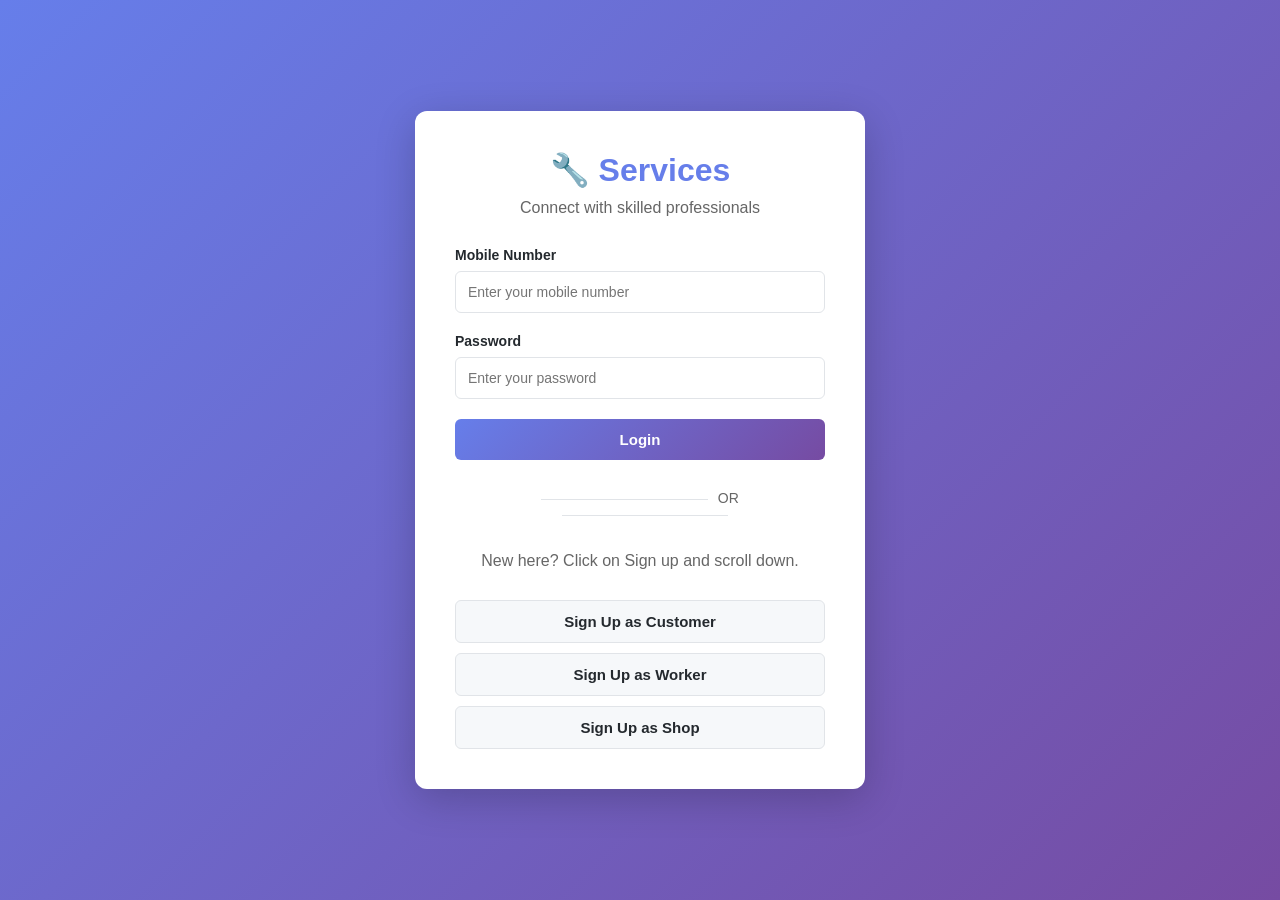
==== Index.html @ 2dc68384 "Add files via upload" ====
<!DOCTYPE html>
<html lang="en">
<head>
    <meta charset="UTF-8">
    <meta name="viewport" content="width=device-width, initial-scale=1.0">
    <title>Cooperative Services</title>
    <style>
        * {
            margin: 0;
            padding: 0;
            box-sizing: border-box;
        }

        body {
            font-family: -apple-system, BlinkMacSystemFont, 'Segoe UI', Helvetica, Arial, sans-serif;
            background: linear-gradient(135deg, #667eea 0%, #764ba2 100%);
            min-height: 100vh;
            color: #24292e;
        }

        .container {
            max-width: 1200px;
            margin: 0 auto;
            padding: 0 20px;
        }

        .page {
            display: none;
            animation: fadeIn 0.3s ease-in;
        }

        .page.active {
            display: block;
        }

        @keyframes fadeIn {
            from { opacity: 0; }
            to { opacity: 1; }
        }

        /* ========================================
           LOGIN PAGE
           ======================================== */

        #loginPage {
            min-height: 100vh;
            display: flex;
            align-items: center;
            justify-content: center;
        }

        .login-container {
            background: white;
            padding: 40px;
            border-radius: 12px;
            box-shadow: 0 10px 40px rgba(0, 0, 0, 0.2);
            width: 100%;
            max-width: 450px;
        }

        .login-container h1 {
            font-size: 32px;
            margin-bottom: 10px;
            color: #667eea;
            text-align: center;
        }

        .login-container p {
            text-align: center;
            color: #666;
            margin-bottom: 30px;
        }

        .form-group {
            margin-bottom: 20px;
        }

        label {
            display: block;
            margin-bottom: 8px;
            font-weight: 600;
            color: #24292e;
            font-size: 14px;
        }

        input[type="text"],
        input[type="password"],
        input[type="email"],
        input[type="number"],
        input[type="date"],
        input[type="file"],
        select,
        textarea {
            width: 100%;
            padding: 12px;
            border: 1px solid #e1e4e8;
            border-radius: 6px;
            font-size: 14px;
            font-family: inherit;
            transition: border-color 0.2s;
        }

        input[type="text"]:focus,
        input[type="password"]:focus,
        input[type="email"]:focus,
        input[type="number"]:focus,
        input[type="date"]:focus,
        input[type="file"]:focus,
        select:focus,
        textarea:focus {
            outline: none;
            border-color: #667eea;
            box-shadow: 0 0 0 3px rgba(102, 126, 234, 0.1);
        }

        button {
            width: 100%;
            padding: 12px;
            background: linear-gradient(135deg, #667eea 0%, #764ba2 100%);
            color: white;
            border: none;
            border-radius: 6px;
            font-size: 15px;
            font-weight: 600;
            cursor: pointer;
            transition: transform 0.2s, box-shadow 0.2s;
        }

        button:hover {
            transform: translateY(-2px);
            box-shadow: 0 10px 20px rgba(102, 126, 234, 0.3);
        }

        button:active {
            transform: translateY(0);
        }

        .secondary-button {
            background: #f6f8fa;
            color: #24292e;
            border: 1px solid #e1e4e8;
            margin-top: 10px;
        }

        .secondary-button:hover {
            background: #e1e4e8;
        }

        .separator {
            text-align: center;
            margin: 30px 0;
            color: #666;
            font-size: 14px;
        }

        .separator::before,
        .separator::after {
            content: '';
            display: inline-block;
            width: 45%;
            height: 1px;
            background: #e1e4e8;
            vertical-align: middle;
        }

        .separator::before {
            margin-right: 10px;
        }

        .separator::after {
            margin-left: 10px;
        }

        .message {
            margin-top: 15px;
            padding: 12px;
            border-radius: 6px;
            text-align: center;
            font-size: 14px;
            display: none;
        }

        .success-message {
            background: #f0f9ff;
            border-left: 4px solid #28a745;
            color: #155724;
            display: block;
        }

        .error-message {
            background: #fff5f5;
            border-left: 4px solid #dc3545;
            color: #721c24;
            display: block;
        }

        /* ========================================
           DASHBOARD PAGES
           ======================================== */

        .dashboard {
            background: white;
            min-height: 100vh;
            padding: 40px 0;
        }

        .dashboard h1 {
            font-size: 36px;
            margin-bottom: 10px;
            color: #24292e;
        }

        .dashboard .welcome {
            color: #667eea;
            font-size: 24px;
            margin-bottom: 30px;
        }

        .nav-buttons {
            display: grid;
            grid-template-columns: repeat(auto-fit, minmax(200px, 1fr));
            gap: 12px;
            margin-bottom: 40px;
        }

        .nav-buttons button {
            padding: 15px;
            font-size: 14px;
            background: #f6f8fa;
            color: #24292e;
            border: 1px solid #e1e4e8;
            text-align: left;
        }

        .nav-buttons button:hover {
            background: #e1e4e8;
            border-color: #667eea;
        }

        .content-area {
            background: white;
            padding: 30px;
            border-radius: 12px;
            box-shadow: 0 1px 3px rgba(0, 0, 0, 0.1);
            margin-top: 20px;
            min-height: 400px;
        }

        /* ========================================
           CARDS
           ======================================== */

        .card {
            border: 1px solid #e1e4e8;
            border-radius: 8px;
            padding: 20px;
            margin-bottom: 20px;
            transition: box-shadow 0.2s;
        }

        .card:hover {
            box-shadow: 0 3px 12px rgba(0, 0, 0, 0.1);
        }

        .card h3 {
            font-size: 18px;
            margin-bottom: 10px;
            color: #24292e;
        }

        .card h4 {
            font-size: 16px;
            margin-bottom: 8px;
            color: #24292e;
        }

        .card p {
            color: #666;
            line-height: 1.6;
            margin-bottom: 8px;
            font-size: 14px;
        }

        .card-badge {
            display: inline-block;
            padding: 4px 12px;
            background: #f1f8ff;
            color: #0366d6;
            border-radius: 20px;
            font-size: 12px;
            font-weight: 600;
            margin-top: 10px;
        }

        .profile-info {
            background: #f6f8fa;
            padding: 20px;
            border-radius: 8px;
            margin-top: 20px;
        }

        .profile-info p {
            margin-bottom: 10px;
            color: #24292e;
            font-size: 14px;
        }

        /* ========================================
           ADS SECTION
           ======================================== */

        .ads-section {
            margin-top: 40px;
            padding-top: 40px;
            border-top: 2px solid #e1e4e8;
        }

        .ads-section h2 {
            font-size: 24px;
            margin-bottom: 20px;
            color: #24292e;
        }

        .ads-grid {
            display: grid;
            grid-template-columns: repeat(auto-fill, minmax(280px, 1fr));
            gap: 20px;
        }

        .ad-card {
            border: 1px solid #e1e4e8;
            border-radius: 8px;
            overflow: hidden;
            transition: transform 0.2s, box-shadow 0.2s;
        }

        .ad-card:hover {
            transform: translateY(-4px);
            box-shadow: 0 8px 24px rgba(0, 0, 0, 0.12);
        }

        .ad-image {
            width: 100%;
            height: 200px;
            background: #f6f8fa;
            display: flex;
            align-items: center;
            justify-content: center;
            color: #999;
            overflow: hidden;
            font-size: 48px;
        }

        .ad-image img {
            width: 100%;
            height: 100%;
            object-fit: cover;
        }

        .ad-content {
            padding: 16px;
        }

        .ad-content h4 {
            font-size: 16px;
            margin-bottom: 8px;
            color: #24292e;
        }

        .ad-content p {
            font-size: 13px;
            color: #666;
            margin-bottom: 10px;
            line-height: 1.5;
        }

        .ad-price {
            font-size: 18px;
            font-weight: 700;
            color: #667eea;
            margin-bottom: 12px;
        }

        .ad-skill {
            display: inline-block;
            padding: 4px 10px;
            background: #ffeaa7;
            color: #d63031;
            border-radius: 4px;
            font-size: 12px;
            font-weight: 600;
        }

        /* ========================================
           PLAN CARDS
           ======================================== */

        .plan-grid {
            display: grid;
            grid-template-columns: repeat(auto-fit, minmax(250px, 1fr));
            gap: 20px;
            margin-top: 20px;
        }

        .plan-card {
            border: 2px solid #e1e4e8;
            border-radius: 8px;
            padding: 24px;
            text-align: center;
            transition: all 0.2s;
        }

        .plan-card:hover {
            border-color: #667eea;
            box-shadow: 0 8px 24px rgba(102, 126, 234, 0.2);
        }

        .plan-card h3 {
            font-size: 20px;
            margin-bottom: 12px;
            color: #24292e;
        }

        .plan-card p {
            color: #666;
            margin-bottom: 16px;
            font-size: 14px;
        }

        .plan-price {
            font-size: 32px;
            font-weight: 700;
            color: #667eea;
            margin-bottom: 16px;
        }

        .plan-card button {
            margin-top: 16px;
        }

        /* ========================================
           IMAGE GRID
           ======================================== */

        .image-grid {
            display: grid;
            grid-template-columns: repeat(auto-fill, minmax(180px, 1fr));
            gap: 16px;
            margin-top: 20px;
        }

        .image-item {
            position: relative;
            overflow: hidden;
            border-radius: 8px;
            background: #f6f8fa;
            aspect-ratio: 1;
        }

        .image-item img {
            width: 100%;
            height: 100%;
            object-fit: cover;
            transition: transform 0.2s;
        }

        .image-item:hover img {
            transform: scale(1.05);
        }

        h2 {
            font-size: 24px;
            margin-bottom: 20px;
            color: #24292e;
        }

        h3 {
            font-size: 18px;
            color: #24292e;
        }

        hr {
            border: none;
            border-top: 1px solid #e1e4e8;
            margin: 30px 0;
        }

        @media (max-width: 768px) {
            .login-container {
                padding: 30px 20px;
            }

            .dashboard h1 {
                font-size: 28px;
            }

            .nav-buttons {
                grid-template-columns: 1fr;
            }

            .ads-grid {
                grid-template-columns: 1fr;
            }

            .plan-grid {
                grid-template-columns: 1fr;
            }
        }
    </style>
</head>
<body>

<!-- ========================================================
     LOGIN PAGE
     ======================================================== -->

<div id="loginPage" class="page active">
    <div class="login-container">
        <h1>🔧 Services</h1>
        <p>Connect with skilled professionals</p>

        <div class="form-group">
            <label>Mobile Number</label>
            <input type="text" id="loginMobile" placeholder="Enter your mobile number">
        </div>

        <div class="form-group">
            <label>Password</label>
            <input type="password" id="loginPassword" placeholder="Enter your password">
        </div>

        <button id="loginButton">Login</button>

        <div id="loginMessage" class="message"></div>

        <div class="separator">OR</div>

        <p style="text-align: center; margin: 20px 0; color: #666;">New here? Click on Sign up and scroll down.</p>

        <button id="customerSignupButton" class="secondary-button">Sign Up as Customer</button>
        <button id="workerSignupButton" class="secondary-button">Sign Up as Worker</button>
        <button id="shopSignupButton" class="secondary-button">Sign Up as Shop</button>
    </div>
</div>

<!-- ========================================================
     CUSTOMER SIGNUP
     ======================================================== -->

<div id="customerSignupPage" class="page">
    <div class="container">
        <div class="login-container" style="margin-top: 40px; margin-bottom: 40px;">
            <h1>Customer Signup</h1>

            <div class="form-group">
                <label>Full Name</label>
                <input type="text" id="customerName" placeholder="Your full name">
            </div>

            <div class="form-group">
                <label>Password</label>
                <input type="password" id="customerPassword" placeholder="Create a password">
            </div>

            <div class="form-group">
                <label>Mobile Number</label>
                <input type="text" id="customerMobile" placeholder="10-digit mobile number">
            </div>

            <div class="form-group">
                <label>Email (Optional)</label>
                <input type="email" id="customerEmail" placeholder="your@email.com">
            </div>

            <div class="form-group">
                <label>Address</label>
                <input type="text" id="customerAddress" placeholder="Your address">
            </div>

            <div class="form-group">
                <label>Pincode</label>
                <input type="text" id="customerPincode" placeholder="6-digit pincode">
            </div>

            <button id="customerSignupSubmit">Create Account</button>
            <button id="customerSignupBack" class="secondary-button">Back to Login</button>

            <div id="customerSignupMessage" class="message"></div>
        </div>
    </div>
</div>

<!-- ========================================================
     WORKER SIGNUP
     ======================================================== -->

<div id="workerSignupPage" class="page">
    <div class="container">
        <div class="login-container" style="margin-top: 40px; margin-bottom: 40px;">
            <h1>Worker Signup</h1>

            <div class="form-group">
                <label>Full Name</label>
                <input type="text" id="workerName" placeholder="Your full name">
            </div>

            <div class="form-group">
                <label>Password</label>
                <input type="password" id="workerPassword" placeholder="Create a password">
            </div>

            <div class="form-group">
                <label>Mobile Number</label>
                <input type="text" id="workerMobile" placeholder="10-digit mobile number">
            </div>

            <div class="form-group">
                <label>Email</label>
                <input type="email" id="workerEmail" placeholder="your@email.com">
            </div>

            <div class="form-group">
                <label>Age</label>
                <input type="number" id="workerAge" placeholder="Your age">
            </div>

            <div class="form-group">
                <label>Current Address</label>
                <input type="text" id="workerAddress" placeholder="Your address">
            </div>

            <div class="form-group">
                <label>City</label>
                <input type="text" id="workerCity" placeholder="Your city">
            </div>

            <div class="form-group">
                <label>Pincode</label>
                <input type="text" id="workerPincode" placeholder="6-digit pincode">
            </div>

            <div class="form-group">
                <label>Primary Skill</label>
                <select id="workerSkill">
                    <option value="">Select a skill</option>
                    <option value="Electrician">Electrician</option>
                    <option value="Plumber">Plumber</option>
                    <option value="Carpenter">Carpenter</option>
                    <option value="Painter">Painter</option>
                    <option value="Cleaner">Cleaner</option>
                    <option value="Driver">Driver</option>
                    <option value="Other">Other</option>
                </select>
            </div>

            <div class="form-group">
                <label>Additional Skills</label>
                <input type="text" id="workerAdditionalSkills" placeholder="e.g., Plumbing, Water Systems">
            </div>

            <div class="form-group">
                <label>Years of Experience</label>
                <input type="number" id="workerExperience" placeholder="Number of years">
            </div>

            <div class="form-group">
                <label>About You</label>
                <textarea id="workerDescription" rows="3" placeholder="Tell us about yourself..."></textarea>
            </div>

            <div class="form-group">
                <label>Preferred Working Hours</label>
                <input type="text" id="workerHours" placeholder="Example: 9 AM - 5 PM">
            </div>

            <button id="workerSignupSubmit">Create Account</button>
            <button id="workerSignupBack" class="secondary-button">Back to Login</button>

            <div id="workerSignupMessage" class="message"></div>
        </div>
    </div>
</div>

<!-- ========================================================
     SHOP SIGNUP
     ======================================================== -->

<div id="shopSignupPage" class="page">
    <div class="container">
        <div class="login-container" style="margin-top: 40px; margin-bottom: 40px;">
            <h1>Shop Signup</h1>

            <div class="form-group">
                <label>Shop Name</label>
                <input type="text" id="shopName" placeholder="Your shop name">
            </div>

            <div class="form-group">
                <label>Password</label>
                <input type="password" id="shopPassword" placeholder="Create a password">
            </div>

            <div class="form-group">
                <label>Mobile Number</label>
                <input type="text" id="shopMobile" placeholder="10-digit mobile number">
            </div>

            <div class="form-group">
                <label>Email (Optional)</label>
                <input type="email" id="shopEmail" placeholder="your@email.com">
            </div>

            <div class="form-group">
                <label>Primary Skill</label>
                <select id="shopSkill">
                    <option value="">Select a skill</option>
                    <option value="Electrician">Electrician</option>
                    <option value="Plumber">Plumber</option>
                    <option value="Carpenter">Carpenter</option>
                    <option value="Painter">Painter</option>
                    <option value="Cleaner">Cleaner</option>
                    <option value="Driver">Driver</option>
                    <option value="Other">Other</option>
                </select>
            </div>

            <div class="form-group">
                <label>Additional Skills</label>
                <input type="text" id="shopAdditionalSkills" placeholder="e.g., Plumbing, Water Systems">
            </div>

            <div class="form-group">
                <label>Address</label>
                <input type="text" id="shopAddress" placeholder="Shop address">
            </div>

            <div class="form-group">
                <label>City</label>
                <input type="text" id="shopCity" placeholder="City">
            </div>

            <div class="form-group">
                <label>Pincode</label>
                <input type="text" id="shopPincode" placeholder="6-digit pincode">
            </div>

            <div class="form-group">
                <label>About Your Shop</label>
                <textarea id="shopDescription" rows="3" placeholder="Tell us about your shop..."></textarea>
            </div>

            <div class="form-group">
                <label>Worker List (comma separated)</label>
                <input type="text" id="shopWorkerList" placeholder="John, Sarah, Mike">
            </div>

            <button id="shopSignupSubmit">Create Account</button>
            <button id="shopSignupBack" class="secondary-button">Back to Login</button>

            <div id="shopSignupMessage" class="message"></div>
        </div>
    </div>
</div>

<!-- ========================================================
     CUSTOMER DASHBOARD
     ======================================================== -->

<div id="customerDashboard" class="page dashboard">
    <div class="container">
        <h1>Customer Dashboard</h1>
        <p class="welcome">Welcome, <span id="customerWelcome"></span>! 👋</p>

        <div class="nav-buttons">
            <button id="findWorkerButton">🔍 Find a Worker</button>
            <button id="customerBookingsButton">📅 My Bookings</button>
            <button id="customerSubscriptionsButton">🎯 My Subscriptions</button>
            <button id="customerProfileButton">👤 My Profile</button>
            <button id="customerLogoutButton">🚪 Logout</button>
        </div>

        <div class="ads-section">
            <h2>💡 Featured Services</h2>
            <div id="customerAds" class="ads-grid"></div>
        </div>

        <div class="content-area" id="customerContent"></div>
    </div>
</div>

<!-- ========================================================
     WORKER DASHBOARD
     ======================================================== -->

<div id="workerDashboard" class="page dashboard">
    <div class="container">
        <h1>Worker Dashboard</h1>
        <p class="welcome">Welcome, <span id="workerWelcome"></span>! 👷</p>

        <div class="nav-buttons">
            <button id="workerProfileButton">👤 My Profile</button>
            <button id="workerPortfolioButton">🎨 My Portfolio</button>
            <button id="workerProductsButton">📦 My Services</button>
            <button id="workerBookingsButton">📅 My Bookings</button>
            <button id="workerSubscriptionsButton">🎯 Subscriptions</button>
            <button id="availabilityButton">✅ Availability</button>
            <button id="earningsButton">💰 Earnings</button>
            <button id="workerLogoutButton">🚪 Logout</button>
        </div>

        <div class="ads-section">
            <h2>💡 Featured Services</h2>
            <div id="workerAds" class="ads-grid"></div>
        </div>

        <div class="content-area" id="workerContent"></div>
    </div>
</div>

<!-- ========================================================
     SHOP DASHBOARD
     ======================================================== -->

<div id="shopDashboard" class="page dashboard">
    <div class="container">
        <h1>Shop Dashboard</h1>
        <p class="welcome">Welcome, <span id="shopWelcome"></span>! 🏪</p>

        <div class="nav-buttons">
            <button id="shopProfileButton">👤 My Profile</button>
            <button id="shopPortfolioButton">🎨 My Portfolio</button>
            <button id="shopProductsButton">📦 My Services</button>
            <button id="shopBookingsButton">📅 My Bookings</button>
            <button id="shopSubscriptionsButton">🎯 Subscriptions</button>
            <button id="shopAvailabilityButton">✅ Availability</button>
            <button id="shopEarningsButton">💰 Earnings</button>
            <button id="shopLogoutButton">🚪 Logout</button>
        </div>

        <div class="ads-section">
            <h2>💡 Featured Services</h2>
            <div id="shopAds" class="ads-grid"></div>
        </div>

        <div class="content-area" id="shopContent"></div>
    </div>
</div>

<script src="script.js"></script>

</body>
</html>
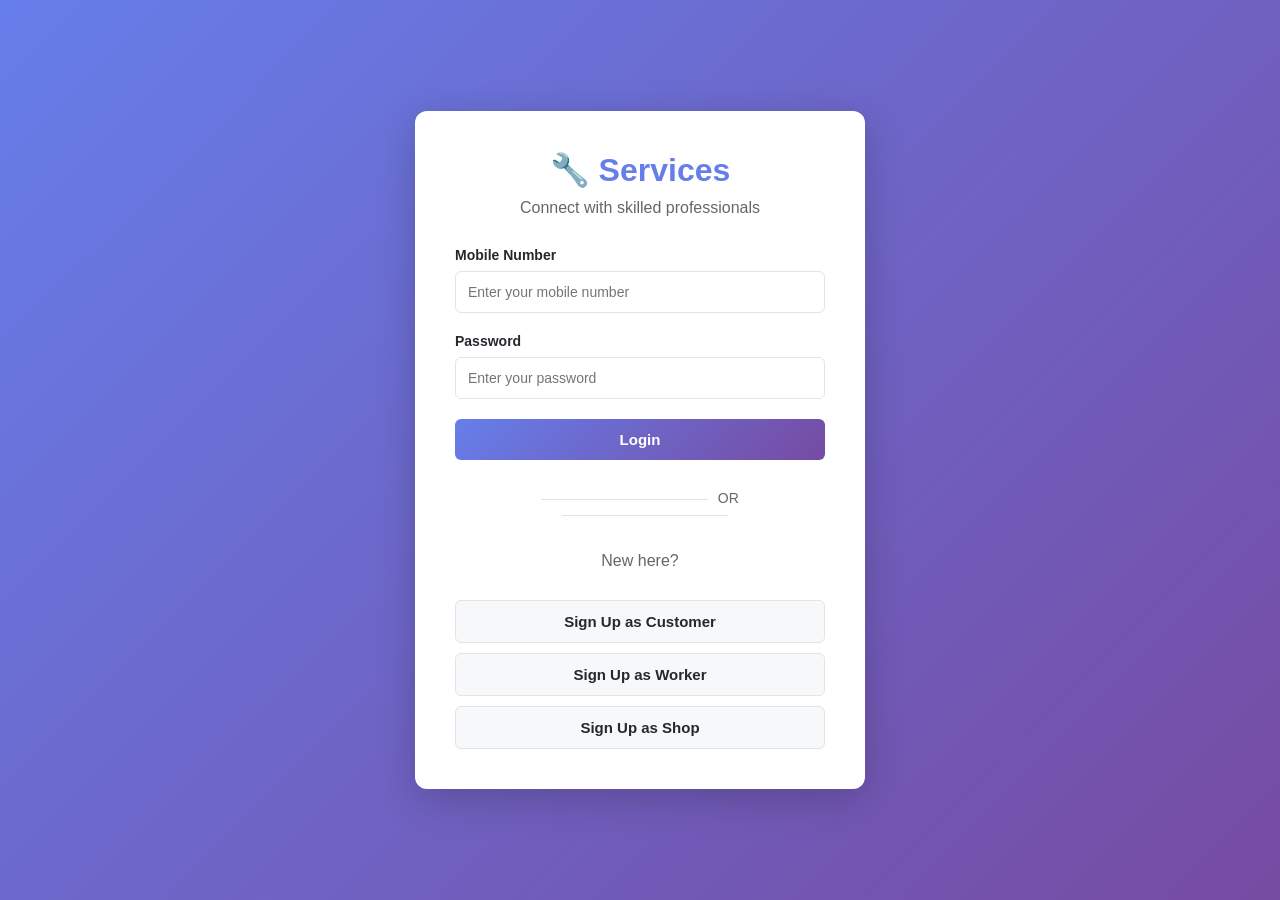
==== commit b56535fd: "Update Index.html" ====
--- a/Index.html
+++ b/Index.html
@@ -535,7 +535,7 @@
 
         <div class="separator">OR</div>
 
-        <p style="text-align: center; margin: 20px 0; color: #666;">New here? Click on Sign up and scroll down.</p>
+        <p style="text-align: center; margin: 20px 0; color: #666;">New here?</p>
 
         <button id="customerSignupButton" class="secondary-button">Sign Up as Customer</button>
         <button id="workerSignupButton" class="secondary-button">Sign Up as Worker</button>
@@ -849,4 +849,4 @@
 <script src="script.js"></script>
 
 </body>
-</html>+</html>
